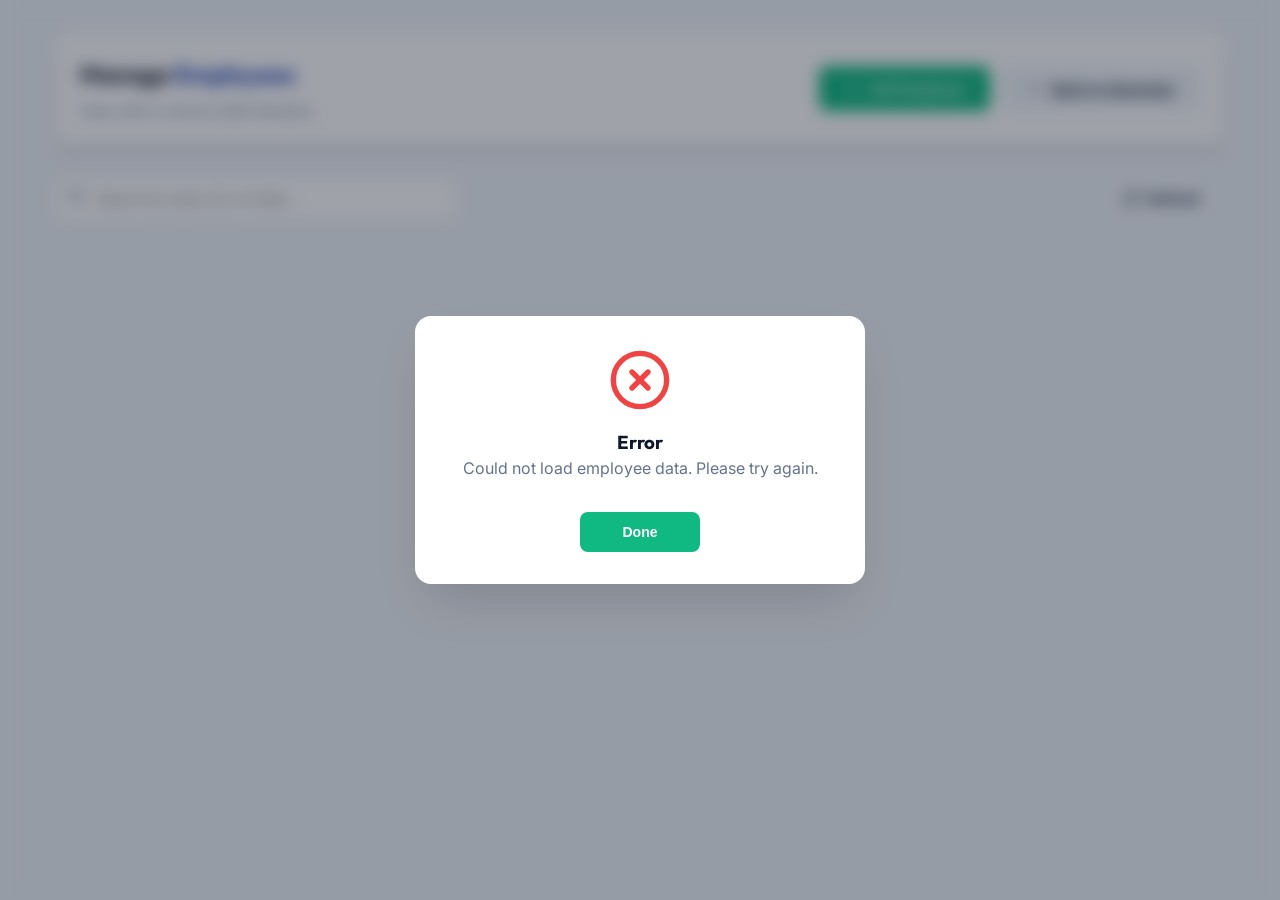
==== manage_employees.html @ 4ed99624 "First version" ====
<!doctype html>
<html lang="en">
  <head>
    <meta charset="UTF-8" />
    <meta name="viewport" content="width=device-width, initial-scale=1.0" />
    <title>Manage Employees | PayslipPro</title>
    <link rel="stylesheet" href="style.css" />
    <link rel="preconnect" href="https://fonts.googleapis.com" />
    <link rel="preconnect" href="https://fonts.gstatic.com" crossorigin />
    <link
      href="https://fonts.googleapis.com/css2?family=Inter:wght@300;400;500;600;700&family=Outfit:wght@300;400;500;600;700&display=swap"
      rel="stylesheet"
    />
    <style>
      .manage-container {
        max-width: 1200px;
        margin: 2rem auto;
        padding: 0 1rem;
      }

      .manage-header {
        display: flex;
        justify-content: space-between;
        align-items: center;
        margin-bottom: 2rem;
        background: #fff;
        padding: 1.5rem;
        border-radius: 1rem;
        box-shadow: var(--shadow);
      }

      .search-box {
        position: relative;
        flex: 1;
        max-width: 400px;
      }

      .search-box input {
        width: 100%;
        padding-left: 2.5rem;
      }

      .search-icon {
        position: absolute;
        left: 0.75rem;
        top: 50%;
        transform: translateY(-50%);
        color: var(--text-muted);
      }

      .table-card {
        background: #fff;
        border-radius: 1rem;
        box-shadow: var(--shadow);
        overflow: hidden;
      }

      .employee-table {
        width: 100%;
        border-collapse: collapse;
        text-align: left;
      }

      .employee-table th {
        background: #f8fafc;
        padding: 1rem;
        font-size: 0.75rem;
        font-weight: 600;
        text-transform: uppercase;
        letter-spacing: 0.05em;
        color: var(--text-muted);
        border-bottom: 1px solid var(--border);
      }

      .employee-table td {
        padding: 1rem;
        border-bottom: 1px solid var(--border);
        font-size: 0.875rem;
        vertical-align: middle;
      }

      .emp-info {
        display: flex;
        flex-direction: column;
      }

      .emp-name {
        font-weight: 600;
        color: var(--text-main);
      }

      .emp-id {
        font-size: 0.75rem;
        color: var(--text-muted);
      }

      .action-btns {
        display: flex;
        gap: 0.5rem;
      }

      .edit-btn {
        color: var(--primary);
        background: rgba(30, 64, 175, 0.1);
      }

      .edit-btn:hover {
        background: rgba(30, 64, 175, 0.2);
      }

      .delete-btn {
        color: var(--accent);
        background: rgba(239, 68, 68, 0.1);
      }

      .delete-btn:hover {
        background: rgba(239, 68, 68, 0.2);
      }

      .status-badge {
        padding: 0.25rem 0.5rem;
        border-radius: 9999px;
        font-size: 0.75rem;
        font-weight: 500;
        background: rgba(16, 185, 129, 0.1);
        color: var(--success);
      }

      .empty-state {
        padding: 4rem;
        text-align: center;
        color: var(--text-muted);
      }

      .loading-spinner {
        display: flex;
        justify-content: center;
        padding: 4rem;
      }

      /* Modal specific overrides for edit */
      .modal-body .form-row {
        margin-bottom: 1rem;
      }

      @media (max-width: 768px) {
        .manage-header {
          flex-direction: column;
          gap: 1rem;
          align-items: stretch;
        }
        .search-box {
          max-width: none;
        }
        .hide-mobile {
          display: none;
        }
      }
    </style>
  </head>
  <body>
    <div class="manage-container">
      <div class="manage-header">
        <div class="header-title">
          <div class="logo-text"><span>Manage</span> Employees</div>
          <p style="font-size: 0.875rem; color: var(--text-muted)">
            View, edit or remove staff members.
          </p>
        </div>
        <div class="header-actions" style="display: flex; gap: 0.75rem">
          <button id="openAddModalBtn" class="success-btn">
            <svg
              width="18"
              height="18"
              viewBox="0 0 24 24"
              fill="none"
              stroke="currentColor"
              stroke-width="2"
              stroke-linecap="round"
              stroke-linejoin="round"
            >
              <path d="M12 5v14M5 12h14" />
            </svg>
            Add Employee
          </button>
          <a href="index.html" class="secondary-btn">
            <svg
              width="18"
              height="18"
              viewBox="0 0 24 24"
              fill="none"
              stroke="currentColor"
              stroke-width="2"
              stroke-linecap="round"
              stroke-linejoin="round"
            >
              <path d="m15 18-6-6 6-6" />
            </svg>
            Back to Generator
          </a>
        </div>
      </div>

      <div
        class="manage-header"
        style="
          margin-bottom: 1rem;
          background: transparent;
          padding: 0;
          box-shadow: none;
        "
      >
        <div class="search-box">
          <div class="search-icon">
            <svg
              width="18"
              height="18"
              viewBox="0 0 24 24"
              fill="none"
              stroke="currentColor"
              stroke-width="2"
              stroke-linecap="round"
              stroke-linejoin="round"
            >
              <circle cx="11" cy="11" r="8" />
              <path d="m21 21-4.3-4.3" />
            </svg>
          </div>
          <input
            type="text"
            id="employeeSearch"
            placeholder="Search by name, ID, or email..."
          />
        </div>
        <div>
          <button id="refreshBtn" class="secondary-btn">
            <svg
              width="18"
              height="18"
              viewBox="0 0 24 24"
              fill="none"
              stroke="currentColor"
              stroke-width="2"
              stroke-linecap="round"
              stroke-linejoin="round"
            >
              <path d="M21 12a9 9 0 1 1-9-9c2.52 0 4.93 1 6.74 2.74L21 8" />
              <path d="M21 3v5h-5" />
            </svg>
            Refresh
          </button>
        </div>
      </div>

      <div class="table-card">
        <div id="loadingState" class="loading-spinner">
          <svg
            width="48"
            height="48"
            viewBox="0 0 24 24"
            fill="none"
            stroke="var(--primary)"
            stroke-width="2"
            stroke-linecap="round"
            stroke-linejoin="round"
            class="animate-spin"
          >
            <line x1="12" y1="2" x2="12" y2="6" />
            <line x1="12" y1="18" x2="12" y2="22" />
            <line x1="4.93" y1="4.93" x2="7.76" y2="7.76" />
            <line x1="16.24" y1="16.24" x2="19.07" y2="19.07" />
            <line x1="2" y1="12" x2="6" y2="12" />
            <line x1="18" y1="12" x2="22" y2="12" />
            <line x1="4.93" y1="19.07" x2="7.76" y2="16.24" />
            <line x1="16.24" y1="7.76" x2="19.07" y2="4.93" />
          </svg>
        </div>
        <table class="employee-table" id="employeeTable" style="display: none">
          <thead>
            <tr>
              <th>Employee</th>
              <th class="hide-mobile">Designation</th>
              <th class="hide-mobile">Contact</th>
              <th>Salary</th>
              <th>Actions</th>
            </tr>
          </thead>
          <tbody id="employeeTableBody">
            <!-- Dynamic Rows -->
          </tbody>
        </table>
        <div id="emptyState" class="empty-state" style="display: none">
          <p>No employees found.</p>
        </div>
      </div>
    </div>

    <!-- Add Employee Modal -->
    <div id="employeeModal" class="modal-overlay">
      <div class="modal-content modal-lg">
        <div class="modal-header">
          <h3>Add New Employee</h3>
          <button class="close-btn" onclick="closeModal('employeeModal')">
            &times;
          </button>
        </div>
        <form id="addEmployeeForm">
          <div class="modal-body">
            <div class="form-row">
              <div class="form-group">
                <label>Full Name <span class="required-mark">*</span></label>
                <input
                  type="text"
                  id="newEmpName"
                  required
                  placeholder="e.g. John Doe"
                />
              </div>
              <div class="form-group">
                <label
                  >Employee ID <span class="required-mark">*</span>
                  <small>(From offer letter)</small></label
                >
                <input
                  type="text"
                  id="newEmpId"
                  required
                  placeholder="e.g. AC/OL/2025/01"
                />
              </div>
            </div>
            <div class="form-row">
              <div class="form-group">
                <label>Designation <span class="required-mark">*</span></label>
                <input
                  type="text"
                  id="newEmpDesignation"
                  required
                  placeholder="e.g. Software Engineer"
                />
              </div>
              <div class="form-group">
                <label
                  >Gross Salary (INR)
                  <span class="required-mark">*</span></label
                >
                <input
                  type="number"
                  id="newEmpGross"
                  min="0"
                  required
                  placeholder="e.g. 50000"
                />
              </div>
            </div>
            <div class="form-row">
              <div class="form-group">
                <label>Phone <span class="required-mark">*</span></label>
                <input
                  type="tel"
                  id="newEmpPhone"
                  required
                  placeholder="e.g. +91 9876543210"
                />
              </div>
              <div class="form-group">
                <label>Email <span class="required-mark">*</span></label>
                <input
                  type="email"
                  id="newEmpEmail"
                  required
                  placeholder="e.g. john@example.com"
                />
              </div>
            </div>
            <div class="form-row">
              <div class="form-group">
                <label
                  >Bank A/C (Last 4 Digits)
                  <span class="required-mark">*</span></label
                >
                <input
                  type="text"
                  id="newEmpBank"
                  maxlength="4"
                  required
                  placeholder="e.g. 1234"
                />
              </div>
            </div>
            <div class="form-group">
              <label>Address <span class="required-mark">*</span></label>
              <textarea
                id="newEmpAddress"
                rows="2"
                style="resize: none; height: 80px"
                required
                placeholder="e.g. 123 Main St, City"
              ></textarea>
            </div>
          </div>
          <div class="modal-footer">
            <button
              type="button"
              class="secondary-btn"
              onclick="closeModal('employeeModal')"
            >
              Cancel
            </button>
            <button type="submit" class="success-btn">Save Employee</button>
          </div>
        </form>
      </div>
    </div>

    <!-- Edit Employee Modal -->
    <div id="editModal" class="modal-overlay">
      <div class="modal-content modal-lg">
        <div class="modal-header">
          <h3>Edit Employee Details</h3>
          <button class="close-btn" onclick="closeModal('editModal')">
            &times;
          </button>
        </div>
        <form id="editEmployeeForm">
          <input type="hidden" id="editEmpIndex" />
          <div class="modal-body">
            <div class="form-row">
              <div class="form-group">
                <label>Full Name <span class="required-mark">*</span></label>
                <input type="text" id="editEmpName" required />
              </div>
              <div class="form-group">
                <label>Employee ID <span class="required-mark">*</span></label>
                <input type="text" id="editEmpId" required />
              </div>
            </div>
            <div class="form-row">
              <div class="form-group">
                <label>Designation <span class="required-mark">*</span></label>
                <input type="text" id="editEmpDesignation" required />
              </div>
              <div class="form-group">
                <label
                  >Gross Salary (INR)
                  <span class="required-mark">*</span></label
                >
                <input type="number" id="editEmpGross" min="0" required />
              </div>
            </div>
            <div class="form-row">
              <div class="form-group">
                <label>Phone <span class="required-mark">*</span></label>
                <input type="tel" id="editEmpPhone" required />
              </div>
              <div class="form-group">
                <label>Email <span class="required-mark">*</span></label>
                <input type="email" id="editEmpEmail" required />
              </div>
            </div>
            <div class="form-group">
              <label
                >Bank A/C (Last 4 Digits)
                <span class="required-mark">*</span></label
              >
              <input type="text" id="editEmpBank" maxlength="4" required />
            </div>
            <div class="form-group">
              <label>Address <span class="required-mark">*</span></label>
              <textarea
                id="editEmpAddress"
                rows="2"
                style="resize: none; height: 80px"
                required
              ></textarea>
            </div>
          </div>
          <div class="modal-footer">
            <button
              type="button"
              class="secondary-btn"
              onclick="closeModal('editModal')"
            >
              Cancel
            </button>
            <button type="submit" class="success-btn">Update Employee</button>
          </div>
        </form>
      </div>
    </div>

    <!-- Delete Confirmation Modal -->
    <div id="deleteModal" class="modal-overlay">
      <div class="modal-content">
        <div class="modal-header">
          <h3>Delete Employee</h3>
          <button class="close-btn" onclick="closeModal('deleteModal')">
            &times;
          </button>
        </div>
        <div class="modal-body text-center">
          <div style="color: var(--accent); margin-bottom: 1rem">
            <svg
              width="48"
              height="48"
              viewBox="0 0 24 24"
              fill="none"
              stroke="currentColor"
              stroke-width="2"
              stroke-linecap="round"
              stroke-linejoin="round"
            >
              <path d="M3 6h18" />
              <path d="M19 6v14c0 1-1 2-2 2H7c-1 0-2-1-2-2V6" />
              <path d="M8 6V4c0-1 1-2 2-2h4c1 0 2 1 2 2v2" />
              <line x1="10" y1="11" x2="10" y2="17" />
              <line x1="14" y1="11" x2="14" y2="17" />
            </svg>
          </div>
          <p>
            Are you sure you want to delete
            <strong><span id="deleteEmpName"></span></strong>?
          </p>
          <p
            style="
              font-size: 0.8125rem;
              margin-top: 0.5rem;
              color: var(--text-muted);
            "
          >
            This action cannot be undone.
          </p>
        </div>
        <div class="modal-footer">
          <button
            type="button"
            class="secondary-btn"
            onclick="closeModal('deleteModal')"
          >
            Cancel
          </button>
          <button
            type="button"
            id="confirmDeleteBtn"
            class="success-btn"
            style="background-color: var(--accent)"
          >
            Yes, Delete
          </button>
        </div>
      </div>
    </div>

    <!-- Success/Notification Modal -->
    <div id="successModal" class="modal-overlay">
      <div class="modal-content text-center">
        <div class="success-icon" id="statusIcon"></div>
        <h3 id="statusTitle">Success!</h3>
        <p
          id="statusMessage"
          style="margin-bottom: 2rem; color: var(--text-muted)"
        ></p>
        <div class="modal-footer" style="justify-content: center">
          <button
            onclick="closeModal('successModal')"
            class="success-btn"
            style="width: 120px"
          >
            Done
          </button>
        </div>
      </div>
    </div>

    <script src="manage_employees.js"></script>
  </body>
</html>
---- style.css ----
:root {
    --primary: #1e40af;
    --primary-light: #3b82f6;
    --primary-dark: #1e3a8a;
    --success: #10b981;
    --success-dark: #059669;
    --accent: #ef4444;
    --bg-app: #f1f5f9;
    --bg-form: rgba(255, 255, 255, 0.7);
    --text-main: #0f172a;
    --text-muted: #64748b;
    --border: #e2e8f0;
    --shadow-sm: 0 1px 2px 0 rgb(0 0 0 / 0.05);
    --shadow: 0 10px 15px -3px rgb(0 0 0 / 0.1), 0 4px 6px -4px rgb(0 0 0 / 0.1);
    --shadow-lg: 0 20px 25px -5px rgb(0 0 0 / 0.1), 0 8px 10px -6px rgb(0 0 0 / 0.1);
    --glass-border: rgba(255, 255, 255, 0.4);
}

@keyframes fadeIn {
    from { opacity: 0; transform: translateY(10px); }
    to { opacity: 1; transform: translateY(0); }
}

@keyframes pulse-subtle {
    0% { transform: scale(1); }
    50% { transform: scale(1.02); }
    100% { transform: scale(1); }
}

@keyframes spin {
    from { transform: rotate(0deg); }
    to { transform: rotate(360deg); }
}

.animate-fade { animation: fadeIn 0.4s ease-out; }
.animate-pulse { animation: pulse-subtle 2s infinite ease-in-out; }
.animate-spin { animation: spin 1s linear infinite; }

* {
    margin: 0;
    padding: 0;
    box-sizing: border-box;
}

body {
    font-family: 'Inter', sans-serif;
    background-color: var(--bg-app);
    color: var(--text-main);
    line-height: 1.5;
    overflow-x: hidden;
}

h1, h2, h3, .logo-text {
    font-family: 'Outfit', sans-serif;
}

/* Layout */
.app-container {
    display: flex;
    min-height: 100vh;
}

/* Form Section */
.form-section {
    width: 550px;
    background: var(--bg-form);
    backdrop-filter: blur(10px);
    border-right: 1px solid var(--border);
    padding: 2rem;
    height: 100vh;
    overflow-y: auto;
    position: sticky;
    top: 0;
    box-shadow: 10px 0 15px -3px rgba(0, 0, 0, 0.02);
}

.form-header {
    margin-bottom: 2rem;
}

.logo-text {
    font-size: 1.5rem;
    font-weight: 700;
    color: var(--primary);
    margin-bottom: 0.5rem;
}

.logo-text span {
    color: var(--text-main);
}

.form-header p {
    font-size: 0.875rem;
    color: var(--text-muted);
}

.header-nav {
    display: flex;
    justify-content: space-between;
    align-items: center;
    gap: 1rem;
    margin-top: 0.5rem;
}

.nav-link {
    text-decoration: none;
    font-size: 0.75rem !important;
    padding: 0.4rem 0.8rem !important;
    background: rgba(30, 64, 175, 0.05);
}

.nav-link:hover {
    background: rgba(30, 64, 175, 0.1);
}

/* Employee Selection Header */
.employee-selection-header {
    background: #fff;
    padding: 1rem;
    border-radius: 0.75rem;
    margin-bottom: 2rem;
    border: 1px solid var(--border);
    box-shadow: var(--shadow);
}

.selection-row {
    display: flex;
    gap: 0.5rem;
}

.selection-row select {
    flex: 1;
}

.btn-sm {
    padding: 0.5rem !important;
}

.group-title {
    font-size: 1rem;
    font-weight: 600;
    margin-bottom: 0.5rem;
    padding-bottom: 0.5rem;
    border-bottom: 1px solid var(--border);
    color: var(--primary);
}

.form-help-text {
    font-size: 0.75rem;
    color: var(--text-muted);
    font-weight: 500;
    margin-bottom: 1.25rem;
    display: flex;
    align-items: center;
    background: rgba(30, 64, 175, 0.04);
    padding: 0.5rem 0.75rem;
    border-radius: 0.5rem;
    border-left: 2px solid var(--primary-light);
}

.form-group-wrapper {
    margin-bottom: 2rem;
}

.form-row {
    display: flex;
    gap: 1rem;
    margin-bottom: 1rem;
}

.form-group {
    flex: 1;
    display: flex;
    flex-direction: column;
    gap: 0.5rem;
    margin-bottom: 1rem;
}

label {
    font-size: 0.75rem;
    font-weight: 600;
    text-transform: uppercase;
    letter-spacing: 0.025em;
    color: var(--text-muted);
}

.required-mark {
    color: var(--accent);
    margin-left: 2px;
}

input, select, textarea {
    padding: 0.75rem;
    background-color: #fff;
    border: 1px solid var(--border);
    border-radius: 0.5rem;
    font-family: 'Inter', sans-serif;
    font-size: 0.875rem;
    transition: all 0.2s;
    outline: none;
}

input:focus, select:focus, textarea:focus {
    border-color: var(--primary-light);
    box-shadow: 0 0 0 3px rgba(59, 130, 246, 0.1);
}

input:read-only {
    background-color: #f1f5f9;
    color: var(--text-muted);
    cursor: not-allowed;
}

/* Buttons */
.primary-btn, .success-btn, .secondary-btn {
    padding: 0.75rem 1.5rem;
    border: none;
    border-radius: 0.5rem;
    font-weight: 600;
    cursor: pointer;
    display: flex;
    align-items: center;
    justify-content: center;
    gap: 0.5rem;
    transition: all 0.2s;
    font-size: 0.875rem;
}

.primary-btn {
    background-color: var(--primary);
    color: #fff;
}

.primary-btn:hover:not(:disabled) {
    background-color: var(--primary-dark);
}

.success-btn {
    background-color: var(--success);
    color: #fff;
}

.success-btn:hover:not(:disabled) {
    background-color: var(--success-dark);
}

.secondary-btn {
    background-color: #f1f5f9;
    color: var(--text-main);
}

.secondary-btn:hover {
    background-color: #e2e8f0;
}

button:disabled {
    opacity: 0.5;
    cursor: not-allowed;
    filter: grayscale(1);
}

.form-footer {
    margin-top: 2rem;
}

/* Preview Section */
.preview-section {
    flex: 1;
    padding: 3rem;
    display: flex;
    flex-direction: column;
    align-items: center;
    background: radial-gradient(circle at top right, #eff6ff, transparent);
    overflow-y: auto;
}

.payslip-card {
    background-color: #fff;
    width: 210mm;
    min-height: 297mm;
    padding: 40px;
    box-shadow: var(--shadow);
    border-radius: 0.5rem;
    display: flex;
    flex-direction: column;
    margin-bottom: 2rem;
}

.payslip-header {
    display: flex;
    justify-content: space-between;
    align-items: flex-start;
    margin-bottom: 10px;
}

.company-logo img {
    height: 60px;
    width: auto;
}

.company-details {
    text-align: right;
}

.company-name {
    font-size: 1.25rem;
    font-weight: 700;
    margin-bottom: 5px;
}

.company-details p {
    font-size: 0.8125rem;
    color: #333;
    margin-bottom: 2px;
}

.divider {
    height: 3px;
    background-color: #000;
    margin: 15px 0;
}

.document-title {
    text-align: center;
    margin-bottom: 25px;
}

.document-title h2 {
    font-size: 1.5rem;
    font-weight: 800;
    letter-spacing: 2px;
}

.document-title p {
    font-size: 0.9375rem;
    color: #333;
}

.payslip-info {
    display: flex;
    justify-content: space-between;
    margin-bottom: 30px;
}

.info-column {
    flex: 1;
}

.info-row {
    margin-bottom: 8px;
    display: flex;
    font-size: 0.875rem;
}

.info-label {
    width: 140px;
    font-weight: 500;
}

.info-value {
    font-weight: 400;
}

.salary-table {
    width: 100%;
    border-collapse: collapse;
    margin-bottom: 40px;
}

.salary-table th {
    background-color: #337ab7;
    color: #fff;
    text-align: left;
    padding: 10px 12px;
    font-size: 0.875rem;
    font-weight: 600;
    border: 1px solid #ddd;
}

.salary-table td {
    padding: 8px 12px;
    border: 1px solid #ddd;
    font-size: 0.875rem;
}

.total-row {
    background-color: #f9f9f9;
    font-weight: 600;
}

.net-payable {
    display: flex;
    justify-content: space-between;
    background-color: #dff0d8;
    color: #3c763d;
    padding: 12px 20px;
    font-size: 1.125rem;
    font-weight: 700;
    border-radius: 4px;
    margin-bottom: 40px;
}

.payslip-footer {
    margin-top: auto;
    text-align: center;
    font-style: italic;
    font-size: 0.8125rem;
    color: #666;
}

.preview-actions {
    display: flex;
    gap: 1rem;
    width: 210mm;
    justify-content: flex-end;
}

/* Modal */
.modal-overlay {
    position: fixed;
    top: 0;
    left: 0;
    width: 100%;
    height: 100%;
    background: rgba(15, 23, 42, 0.4);
    backdrop-filter: blur(8px);
    display: flex;
    align-items: center;
    justify-content: center;
    z-index: 1000;
    opacity: 0;
    visibility: hidden;
    transition: all 0.3s;
}

.modal-overlay.active {
    opacity: 1;
    visibility: visible;
}

.modal-content {
    background: #fff;
    width: 450px;
    padding: 2rem;
    border-radius: 1rem;
    box-shadow: 0 25px 50px -12px rgba(0, 0, 0, 0.15);
    transform: translateY(20px);
    transition: all 0.3s cubic-bezier(0.34, 1.56, 0.64, 1);
}

.text-center {
    text-align: center;
}

.success-icon {
    display: flex;
    justify-content: center;
    margin-bottom: 1rem;
}

.modal-lg {
    width: 650px;
}

.modal-overlay.active .modal-content {
    transform: translateY(0);
}

.modal-header {
    display: flex;
    justify-content: space-between;
    align-items: center;
    margin-bottom: 1.5rem;
}

.modal-header h3 {
    font-size: 1.25rem;
    color: var(--text-main);
}

.close-btn {
    background: none;
    border: none;
    font-size: 1.5rem;
    cursor: pointer;
    color: var(--text-muted);
}

.modal-body {
    margin-bottom: 2rem;
    color: var(--text-muted);
    font-size: 0.9375rem;
}

.confirmation-summary {
    margin-top: 1.5rem;
    padding: 1rem;
    background: #f8fafc;
    border-radius: 0.5rem;
}

.confirmation-summary p {
    margin-bottom: 0.5rem;
    color: var(--text-main);
}

.modal-footer {
    display: flex;
    justify-content: flex-end;
    gap: 1rem;
}

/* Print Styles */
@media print {
    .no-print {
        display: none !important;
    }
    
    body {
        background-color: #fff;
    }
    
    .app-container {
        display: block;
    }
    
    .preview-section {
        padding: 0;
        background: none;
        overflow: visible;
    }
    
    .payslip-card {
        box-shadow: none;
        width: 100%;
        border-radius: 0;
        padding: 0;
        margin: 0;
    }
}

/* Responsive */
@media (max-width: 1024px) {
    .app-container {
        flex-direction: column;
    }
    
    .form-section {
        width: 100%;
        height: auto;
        position: static;
        border-right: none;
        border-bottom: 1px solid var(--border);
    }
    
    .preview-section {
        padding: 1rem;
        overflow-x: auto;
    }
    
    .payslip-card, .preview-actions {
        width: 210mm;
        transform: scale(0.9);
        transform-origin: top center;
    }
}

@media (max-width: 768px) {
     .payslip-card, .preview-actions {
        transform: scale(0.7);
    }
    .form-row {
        flex-direction: column;
        gap: 0;
    }
}
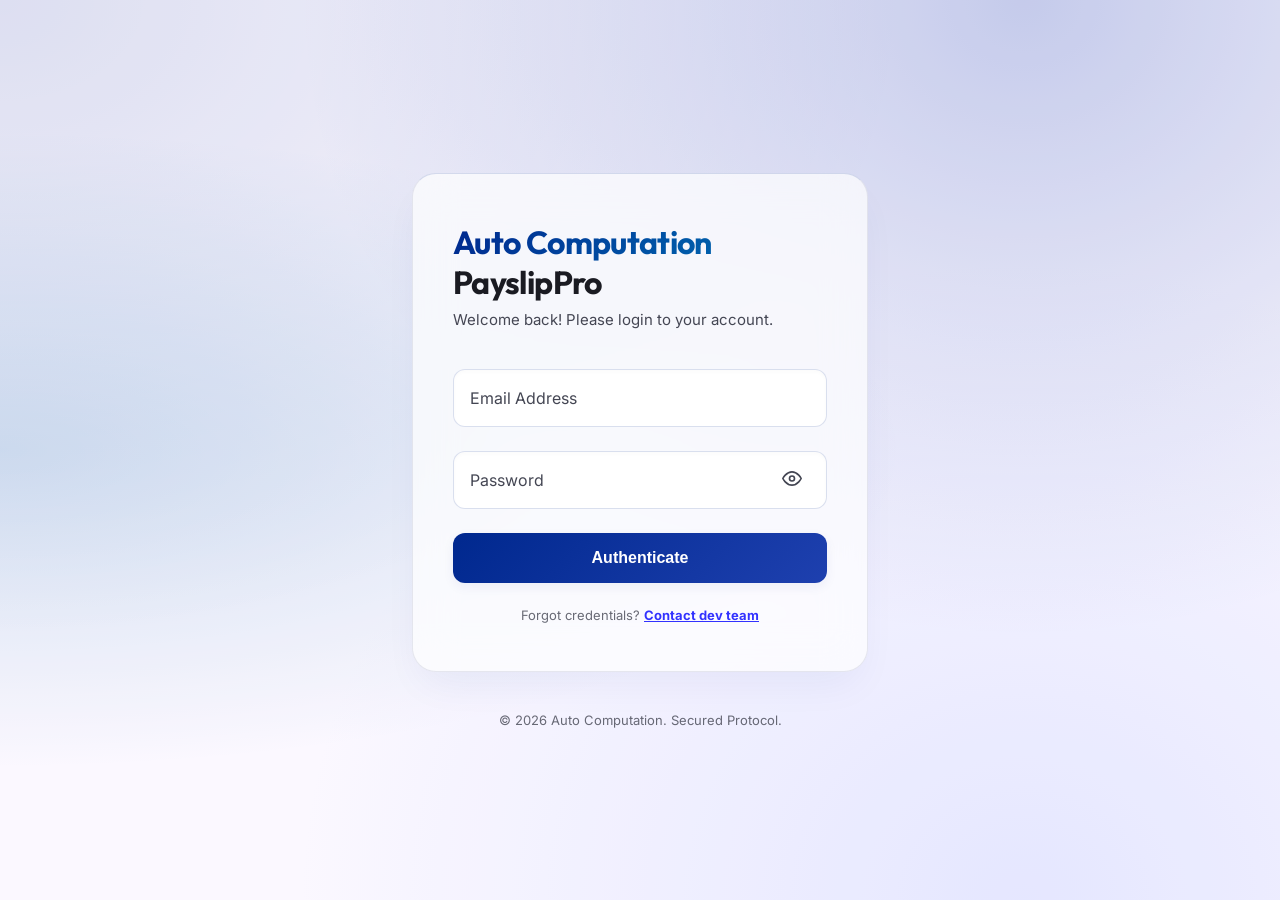
==== commit 603c63e5: "Added Authentication in the whole webpage with JWT" ====
--- a/manage_employees.html
+++ b/manage_employees.html
@@ -1,9 +1,28 @@
 <!doctype html>
 <html lang="en">
   <head>
+    <script>
+      if (!localStorage.getItem("jwtToken")) {
+        window.location.replace("login.html");
+      } else {
+        document.documentElement.classList.add("auth-passed");
+      }
+    </script>
+    <style>
+      body {
+        display: none !important;
+      }
+      html.auth-passed body {
+        display: block !important;
+      }
+    </style>
+    <noscript>
+      <meta http-equiv="refresh" content="0; url=login.html" />
+    </noscript>
     <meta charset="UTF-8" />
     <meta name="viewport" content="width=device-width, initial-scale=1.0" />
     <title>Manage Employees | PayslipPro</title>
+    <link rel="icon" type="image/png" href="favicon.png" />
     <link rel="stylesheet" href="style.css" />
     <link rel="preconnect" href="https://fonts.googleapis.com" />
     <link rel="preconnect" href="https://fonts.gstatic.com" crossorigin />
@@ -159,6 +178,122 @@
     </style>
   </head>
   <body>
+    <!-- Mobile Block Modal -->
+    <div
+      id="mobileBlockModal"
+      style="
+        display: none;
+        position: fixed;
+        top: 0;
+        left: 0;
+        width: 100vw;
+        height: 100vh;
+        background: #f8fafc;
+        z-index: 999999;
+        flex-direction: column;
+        justify-content: center;
+        align-items: center;
+        text-align: center;
+        padding: 2rem;
+        font-family: &quot;Inter&quot;, sans-serif;
+        box-sizing: border-box;
+      "
+    >
+      <div
+        style="
+          background: white;
+          padding: 3rem;
+          border-radius: 1rem;
+          box-shadow: 0 10px 25px rgba(0, 0, 0, 0.1);
+          max-width: 450px;
+          width: 100%;
+        "
+      >
+        <div
+          style="
+            background: #fee2e2;
+            width: 80px;
+            height: 80px;
+            border-radius: 50%;
+            display: flex;
+            align-items: center;
+            justify-content: center;
+            margin: 0 auto 1.5rem auto;
+          "
+        >
+          <svg
+            width="40"
+            height="40"
+            viewBox="0 0 24 24"
+            fill="none"
+            stroke="#ef4444"
+            stroke-width="2"
+            stroke-linecap="round"
+            stroke-linejoin="round"
+          >
+            <rect x="5" y="2" width="14" height="20" rx="2" ry="2"></rect>
+            <line x1="12" y1="18" x2="12.01" y2="18"></line>
+            <path d="m2 2 20 20"></path>
+          </svg>
+        </div>
+        <h2
+          style="
+            color: #1e293b;
+            margin-bottom: 1rem;
+            font-size: 1.5rem;
+            font-weight: 600;
+          "
+        >
+          Device Not Supported
+        </h2>
+        <p style="color: #64748b; line-height: 1.6; margin-bottom: 0">
+          This application requires a larger screen for the best experience.
+          Please open it on a laptop or desktop computer.
+          <br /><br />
+          <small
+            >Note: Desktop mode on mobile devices is also intentionally blocked
+            to ensure proper functionality.</small
+          >
+        </p>
+      </div>
+    </div>
+    <script>
+      function enforceDesktopAccess() {
+        const ua = navigator.userAgent;
+        // Check for standard mobile User-Agent (ignoring Windows to avoid blocking Windows touch laptops)
+        const isMobileUA =
+          /Mobi|Android|webOS|iPhone|iPad|iPod|BlackBerry|IEMobile|Opera Mini/i.test(
+            ua,
+          ) && !/Windows/i.test(ua);
+
+        // Touch capability check
+        const hasTouch =
+          "ontouchstart" in window || navigator.maxTouchPoints > 0;
+
+        // iPad requesting desktop site spoofs as Macintosh
+        const isIPadDesktop = hasTouch && /Macintosh/i.test(ua);
+
+        // Android requesting desktop site often spoofs as Linux x86_64
+        // A real Linux laptop generally won't have window.orientation defined
+        const isAndroidDesktop =
+          hasTouch &&
+          /Linux/i.test(ua) &&
+          (typeof window.orientation !== "undefined" ||
+            Math.min(window.screen.width, window.screen.height) < 1000);
+
+        if (isMobileUA || isIPadDesktop || isAndroidDesktop) {
+          document.getElementById("mobileBlockModal").style.display = "flex";
+          document.body.style.overflow = "hidden";
+        } else {
+          document.getElementById("mobileBlockModal").style.display = "none";
+          document.body.style.overflow = "";
+        }
+      }
+
+      enforceDesktopAccess();
+      window.addEventListener("load", enforceDesktopAccess);
+      window.addEventListener("resize", enforceDesktopAccess);
+    </script>
     <div class="manage-container">
       <div class="manage-header">
         <div class="header-title">
